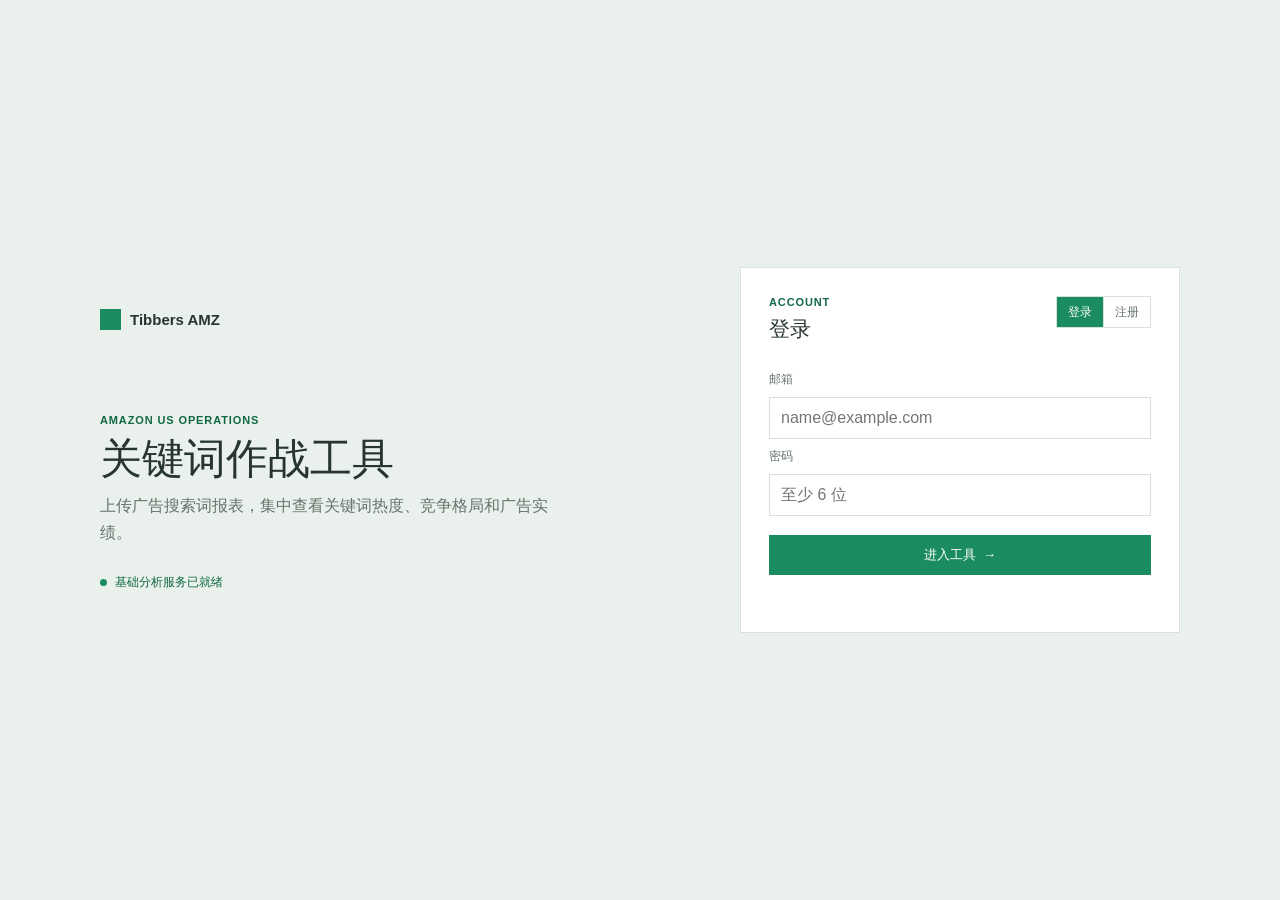
==== report/index.html @ 8aa2cadf "feat: add Amazon keyword analysis frontend" ====
<!doctype html>
<html lang="zh-CN">
  <head>
    <meta charset="UTF-8" />
    <meta name="viewport" content="width=device-width, initial-scale=1" />
    <title>分析报告 - Tibbers AMZ</title>
    <link rel="stylesheet" href="../styles.css" />
  </head>
  <body>
    <header class="site-header">
      <div class="brand"><span class="brand-mark" aria-hidden="true"></span><span>Tibbers AMZ</span></div>
      <div class="header-spacer"></div>
      <a class="button button-secondary button-small" href="../tool/"><span aria-hidden="true">←</span> 返回工具</a>
    </header>
    <main class="page-shell">
      <div class="tool-intro">
        <div><p class="eyebrow">ANALYSIS REPORT</p><h1 id="report-title">分析报告</h1><p id="report-meta" class="page-lede">正在读取报告…</p></div>
      </div>
      <div class="report-toolbar"><a id="download-report" class="button button-secondary button-small" href="#" download hidden><span aria-hidden="true">↓</span> 下载 HTML 报告</a><span id="report-message" class="form-message" role="status" aria-live="polite"></span></div>
      <iframe id="report-frame" class="report-frame" title="关键词分析报告" sandbox="allow-same-origin"></iframe>
    </main>
    <script src="../vendor/supabase.min.js"></script>
    <script src="../supabase-config.js"></script>
    <script src="../app.js"></script>
    <script src="report.js"></script>
  </body>
</html>
---- styles.css ----
:root {
  color-scheme: light;
  --app-ink: #26352f;
  --app-muted: #65736c;
  --app-line: #d8e1dc;
  --app-soft-line: #e6ede8;
  --app-paper: #ffffff;
  --app-ground: #eaf0ec;
  --app-green: #1b8b62;
  --app-green-dark: #116847;
  --app-blue: #1769aa;
  --app-orange: #c47a19;
  --app-red: #b44a4a;
  font-family: -apple-system, BlinkMacSystemFont, "Segoe UI", sans-serif;
  color: var(--app-ink);
  background: var(--app-ground);
}

* { box-sizing: border-box; }
body { min-width: 320px; margin: 0; background: var(--app-ground); }
button, input { font: inherit; }
button { cursor: pointer; }
a { color: var(--app-green-dark); }

.site-header {
  display: flex;
  align-items: center;
  gap: 16px;
  min-height: 64px;
  padding: 0 28px;
  border-bottom: 1px solid var(--app-line);
  background: var(--app-paper);
}
.brand { display: inline-flex; align-items: center; gap: 9px; font-size: 15px; font-weight: 600; }
.brand-mark { width: 21px; height: 21px; background: var(--app-green); }
.header-spacer { flex: 1; }
.account-label { color: var(--app-muted); font-size: 12px; }
.page-shell { width: min(1180px, calc(100% - 40px)); margin: 0 auto; padding: 32px 0 56px; }
.eyebrow { margin: 0 0 8px; color: var(--app-green-dark); font-size: 11px; font-weight: 600; letter-spacing: .08em; }
h1, h2, h3, p { margin-top: 0; }
h1 { margin-bottom: 8px; font-size: 28px; line-height: 1.2; font-weight: 500; }
h2 { margin-bottom: 0; font-size: 21px; line-height: 1.25; font-weight: 500; }
h3 { margin-bottom: 8px; font-size: 15px; font-weight: 500; }
.page-lede { margin-bottom: 24px; color: var(--app-muted); font-size: 14px; line-height: 1.6; }
.panel { border: 1px solid var(--app-line); background: var(--app-paper); }
.panel-heading { display: flex; align-items: flex-start; justify-content: space-between; gap: 16px; }
.button { display: inline-flex; align-items: center; justify-content: center; gap: 7px; min-height: 40px; padding: 0 14px; border: 1px solid transparent; font-size: 13px; font-weight: 500; }
.button-primary { background: var(--app-green); color: #fff; }
.button-primary:hover { background: var(--app-green-dark); }
.button-secondary { border-color: var(--app-line); background: var(--app-paper); color: var(--app-ink); }
.button-secondary:hover { border-color: var(--app-green); color: var(--app-green-dark); }
.button-danger { border-color: #e2caca; background: #fff; color: var(--app-red); }
.button-small { min-height: 32px; padding: 0 10px; font-size: 12px; }
.segmented { display: inline-flex; border: 1px solid var(--app-line); }
.segment { min-height: 30px; padding: 0 11px; border: 0; border-right: 1px solid var(--app-line); background: var(--app-paper); color: var(--app-muted); font-size: 12px; }
.segment:last-child { border-right: 0; }
.segment.is-active { background: var(--app-green); color: #fff; }
.status-dot { display: inline-block; width: 7px; height: 7px; border-radius: 50%; }
.status-ready { background: var(--app-green); }
.status-pending { background: var(--app-orange); }
.status-failed { background: var(--app-red); }
.status-done { background: var(--app-blue); }
.inline-status { display: inline-flex; align-items: center; gap: 6px; white-space: nowrap; }
.form-message { min-height: 20px; margin: 0; color: var(--app-muted); font-size: 12px; line-height: 1.5; }
.form-message.is-error { color: var(--app-red); }
.form-message.is-success { color: var(--app-green-dark); }

.auth-page { min-height: 100vh; }
.auth-layout { display: grid; grid-template-columns: minmax(0, 1fr) minmax(360px, 440px); gap: 72px; align-items: center; width: min(1080px, calc(100% - 48px)); min-height: 100vh; margin: 0 auto; padding: 48px 0; }
.auth-intro { max-width: 560px; }
.auth-intro .brand { margin-bottom: 84px; }
.auth-intro h1 { font-size: 42px; }
.intro-copy { max-width: 460px; margin-bottom: 26px; color: var(--app-muted); font-size: 16px; line-height: 1.7; }
.intro-meta { display: inline-flex; align-items: center; gap: 8px; color: var(--app-green-dark); font-size: 12px; }
.auth-panel { padding: 28px; }
.auth-panel .panel-heading { margin-bottom: 28px; }
.stack-form { display: grid; gap: 9px; }
.stack-form label { color: var(--app-muted); font-size: 12px; }
.stack-form input, .tool-form input[type="text"], .tool-form input[type="file"] { width: 100%; min-height: 42px; padding: 0 11px; border: 1px solid var(--app-line); background: var(--app-paper); color: var(--app-ink); }
.stack-form input:focus, .tool-form input:focus { outline: 2px solid rgb(27 139 98 / 22%); border-color: var(--app-green); }
.stack-form .button { margin-top: 10px; }

.tool-intro { display: flex; align-items: flex-end; justify-content: space-between; gap: 24px; margin-bottom: 24px; }
.tool-intro .page-lede { margin-bottom: 0; }
.tool-actions { display: flex; flex-wrap: wrap; gap: 8px; }
.tool-form { padding: 22px; }
.tool-form-grid { display: grid; grid-template-columns: minmax(180px, .7fr) minmax(260px, 1.3fr) auto; gap: 12px; align-items: end; }
.field { display: grid; gap: 7px; min-width: 0; }
.field label { color: var(--app-muted); font-size: 12px; }
.field input[type="file"] { padding: 9px 10px; }
.tool-form .form-message { margin-top: 14px; }
.task-section { margin-top: 24px; }
.section-heading { display: flex; align-items: center; justify-content: space-between; gap: 16px; margin-bottom: 10px; }
.section-heading p { margin: 0; color: var(--app-muted); font-size: 12px; }
.table-panel { overflow: hidden; border: 1px solid var(--app-line); background: var(--app-paper); }
.table-scroll { overflow-x: auto; }
.data-table { width: 100%; min-width: 760px; border-collapse: collapse; font-size: 12px; }
.data-table th, .data-table td { padding: 12px 14px; border-bottom: 1px solid var(--app-soft-line); text-align: left; vertical-align: middle; white-space: nowrap; }
.data-table th { background: #f2f6f3; color: var(--app-muted); font-size: 11px; font-weight: 600; }
.data-table tr:last-child td { border-bottom: 0; }
.data-table .right { text-align: right; }
.empty-state { padding: 38px 20px; color: var(--app-muted); text-align: center; font-size: 13px; }
.error-cell { max-width: 260px; color: var(--app-red); white-space: normal !important; line-height: 1.5; }

.report-frame { width: 100%; min-height: 720px; border: 1px solid var(--app-line); background: #fff; }
.report-loading { padding: 48px 20px; color: var(--app-muted); text-align: center; }
.report-toolbar { display: flex; align-items: center; gap: 10px; margin-bottom: 18px; }
.report-toolbar .button { text-decoration: none; }

@media (max-width: 820px) {
  .auth-layout { grid-template-columns: 1fr; gap: 32px; align-content: center; }
  .auth-intro .brand { margin-bottom: 44px; }
  .auth-intro h1 { font-size: 34px; }
  .tool-intro { align-items: flex-start; flex-direction: column; }
  .tool-form-grid { grid-template-columns: 1fr 1fr; }
  .tool-form-grid .button { grid-column: 1 / -1; }
}
@media (max-width: 560px) {
  .site-header { min-height: 58px; padding: 0 16px; }
  .account-label { display: none; }
  .page-shell { width: min(100% - 28px, 1180px); padding-top: 24px; }
  .auth-layout { width: min(100% - 28px, 1080px); padding: 28px 0; }
  .auth-intro .brand { margin-bottom: 34px; }
  .auth-panel, .tool-form { padding: 20px; }
  .panel-heading { align-items: flex-start; flex-direction: column; }
  .tool-form-grid { grid-template-columns: 1fr; }
  .tool-form-grid .button { grid-column: auto; }
  .report-frame { min-height: 620px; }
}
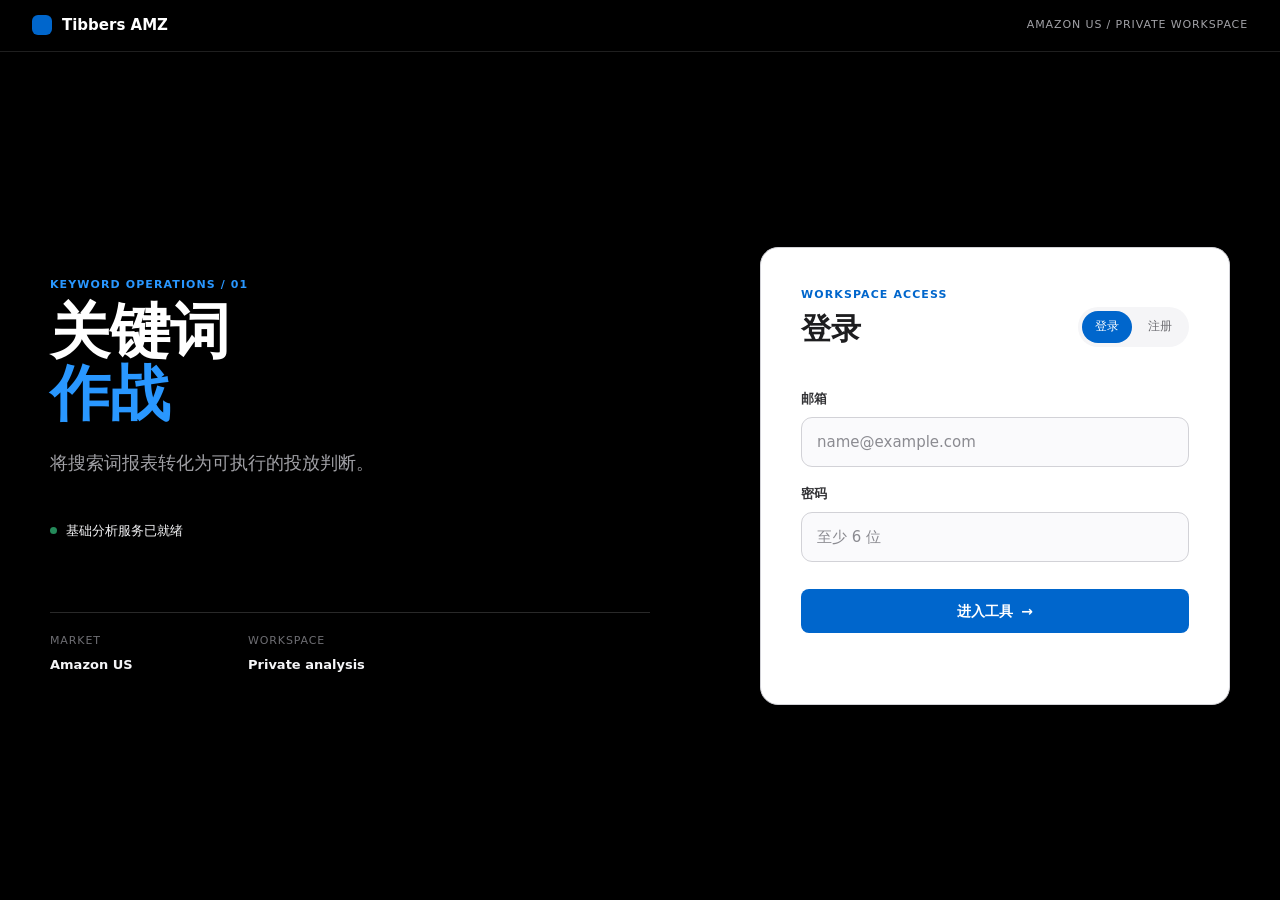
==== commit 7ef3e5ce: "feat: upgrade frontend visual system" ====
--- a/report/index.html
+++ b/report/index.html
@@ -9,15 +9,22 @@
   <body>
     <header class="site-header">
       <div class="brand"><span class="brand-mark" aria-hidden="true"></span><span>Tibbers AMZ</span></div>
+      <nav class="header-nav" aria-label="主导航"><span class="is-active">分析报告</span><span>AMAZON US</span></nav>
       <div class="header-spacer"></div>
-      <a class="button button-secondary button-small" href="../tool/"><span aria-hidden="true">←</span> 返回工具</a>
+      <a class="button button-dark button-small" href="../tool/"><span aria-hidden="true">←</span> 返回工具</a>
     </header>
     <main class="page-shell">
-      <div class="tool-intro">
+      <section class="page-hero report-hero">
         <div><p class="eyebrow">ANALYSIS REPORT</p><h1 id="report-title">分析报告</h1><p id="report-meta" class="page-lede">正在读取报告…</p></div>
-      </div>
-      <div class="report-toolbar"><a id="download-report" class="button button-secondary button-small" href="#" download hidden><span aria-hidden="true">↓</span> 下载 HTML 报告</a><span id="report-message" class="form-message" role="status" aria-live="polite"></span></div>
-      <iframe id="report-frame" class="report-frame" title="关键词分析报告" sandbox="allow-same-origin"></iframe>
+        <div class="report-state"><p class="eyebrow">STATUS</p><strong><span id="report-state-dot" class="status-dot status-pending" aria-hidden="true"></span><span id="report-state-label">读取中</span></strong></div>
+      </section>
+      <section class="report-toolbar" aria-label="报告操作">
+        <div class="report-toolbar-note"><span class="status-dot status-ready" aria-hidden="true"></span><span id="report-message" class="form-message" role="status" aria-live="polite">正在读取报告…</span></div>
+        <div class="report-toolbar-actions"><a id="download-report" class="button button-primary button-small" href="#" download hidden><span aria-hidden="true">↓</span> 下载 HTML 报告</a></div>
+      </section>
+      <section class="report-stage">
+        <iframe id="report-frame" class="report-frame" title="关键词分析报告" sandbox="allow-same-origin"></iframe>
+      </section>
     </main>
     <script src="../vendor/supabase.min.js"></script>
     <script src="../supabase-config.js"></script>
--- a/styles.css
+++ b/styles.css
@@ -1,129 +1,245 @@
 :root {
   color-scheme: light;
-  --app-ink: #26352f;
-  --app-muted: #65736c;
-  --app-line: #d8e1dc;
-  --app-soft-line: #e6ede8;
-  --app-paper: #ffffff;
-  --app-ground: #eaf0ec;
-  --app-green: #1b8b62;
-  --app-green-dark: #116847;
-  --app-blue: #1769aa;
-  --app-orange: #c47a19;
-  --app-red: #b44a4a;
-  font-family: -apple-system, BlinkMacSystemFont, "Segoe UI", sans-serif;
-  color: var(--app-ink);
-  background: var(--app-ground);
+  --ink: #1d1d1f;
+  --ink-soft: #333336;
+  --muted: #6e6e73;
+  --blue: #0066cc;
+  --blue-focus: #0071e3;
+  --blue-soft: #eef6ff;
+  --canvas: #ffffff;
+  --parchment: #f5f5f7;
+  --pearl: #fafafc;
+  --black: #000000;
+  --dark: #1d1d1f;
+  --line: rgba(0, 0, 0, .08);
+  --line-strong: #d2d2d7;
+  --success: #248a5a;
+  --warning: #a96700;
+  --danger: #b42318;
+  --radius-sm: 8px;
+  --radius-md: 11px;
+  --radius-lg: 18px;
+  --radius-pill: 9999px;
+  font-family: "SF Pro Text", "SF Pro Display", system-ui, -apple-system, BlinkMacSystemFont, "Segoe UI", sans-serif;
+  color: var(--ink);
+  background: var(--parchment);
 }
 
 * { box-sizing: border-box; }
-body { min-width: 320px; margin: 0; background: var(--app-ground); }
+html { min-width: 320px; background: var(--parchment); }
+body { min-width: 320px; margin: 0; background: var(--parchment); color: var(--ink); line-height: 1.47; }
 button, input { font: inherit; }
 button { cursor: pointer; }
-a { color: var(--app-green-dark); }
-
-.site-header {
+button:disabled { cursor: wait; opacity: .6; }
+a { color: var(--blue); }
+
+.visually-hidden {
+  position: absolute;
+  width: 1px;
+  height: 1px;
+  padding: 0;
+  margin: -1px;
+  overflow: hidden;
+  clip: rect(0, 0, 0, 0);
+  white-space: nowrap;
+  border: 0;
+}
+
+.site-header,
+.auth-nav {
   display: flex;
   align-items: center;
-  gap: 16px;
-  min-height: 64px;
-  padding: 0 28px;
-  border-bottom: 1px solid var(--app-line);
-  background: var(--app-paper);
-}
-.brand { display: inline-flex; align-items: center; gap: 9px; font-size: 15px; font-weight: 600; }
-.brand-mark { width: 21px; height: 21px; background: var(--app-green); }
+  gap: 24px;
+  min-height: 52px;
+  padding: 0 32px;
+  background: var(--black);
+  color: #fff;
+}
+
+.brand { display: inline-flex; align-items: center; gap: 10px; color: inherit; font-size: 15px; font-weight: 600; letter-spacing: 0; white-space: nowrap; }
+.brand-mark { width: 20px; height: 20px; flex: 0 0 auto; border-radius: 6px; background: var(--blue); }
+.header-nav { display: flex; align-items: center; gap: 22px; color: #a1a1a6; font-size: 12px; }
+.header-nav .is-active { color: #fff; }
 .header-spacer { flex: 1; }
-.account-label { color: var(--app-muted); font-size: 12px; }
-.page-shell { width: min(1180px, calc(100% - 40px)); margin: 0 auto; padding: 32px 0 56px; }
-.eyebrow { margin: 0 0 8px; color: var(--app-green-dark); font-size: 11px; font-weight: 600; letter-spacing: .08em; }
+.header-meta { display: flex; align-items: center; gap: 16px; }
+.account-label { max-width: 220px; overflow: hidden; color: #a1a1a6; font-size: 12px; text-overflow: ellipsis; white-space: nowrap; }
+.header-status { display: inline-flex; align-items: center; gap: 7px; color: #a1a1a6; font-size: 12px; white-space: nowrap; }
+.auth-nav { justify-content: space-between; border-bottom: 1px solid rgba(255, 255, 255, .12); }
+.auth-nav-meta { color: #a1a1a6; font-size: 11px; letter-spacing: .08em; }
+
+.page-shell { width: min(1240px, calc(100% - 64px)); margin: 0 auto; padding: 48px 0 80px; }
+.eyebrow { margin: 0 0 10px; color: var(--blue); font-size: 11px; font-weight: 600; letter-spacing: .1em; line-height: 1.2; text-transform: uppercase; }
 h1, h2, h3, p { margin-top: 0; }
-h1 { margin-bottom: 8px; font-size: 28px; line-height: 1.2; font-weight: 500; }
-h2 { margin-bottom: 0; font-size: 21px; line-height: 1.25; font-weight: 500; }
-h3 { margin-bottom: 8px; font-size: 15px; font-weight: 500; }
-.page-lede { margin-bottom: 24px; color: var(--app-muted); font-size: 14px; line-height: 1.6; }
-.panel { border: 1px solid var(--app-line); background: var(--app-paper); }
-.panel-heading { display: flex; align-items: flex-start; justify-content: space-between; gap: 16px; }
-.button { display: inline-flex; align-items: center; justify-content: center; gap: 7px; min-height: 40px; padding: 0 14px; border: 1px solid transparent; font-size: 13px; font-weight: 500; }
-.button-primary { background: var(--app-green); color: #fff; }
-.button-primary:hover { background: var(--app-green-dark); }
-.button-secondary { border-color: var(--app-line); background: var(--app-paper); color: var(--app-ink); }
-.button-secondary:hover { border-color: var(--app-green); color: var(--app-green-dark); }
-.button-danger { border-color: #e2caca; background: #fff; color: var(--app-red); }
-.button-small { min-height: 32px; padding: 0 10px; font-size: 12px; }
-.segmented { display: inline-flex; border: 1px solid var(--app-line); }
-.segment { min-height: 30px; padding: 0 11px; border: 0; border-right: 1px solid var(--app-line); background: var(--app-paper); color: var(--app-muted); font-size: 12px; }
-.segment:last-child { border-right: 0; }
-.segment.is-active { background: var(--app-green); color: #fff; }
-.status-dot { display: inline-block; width: 7px; height: 7px; border-radius: 50%; }
-.status-ready { background: var(--app-green); }
-.status-pending { background: var(--app-orange); }
-.status-failed { background: var(--app-red); }
-.status-done { background: var(--app-blue); }
-.inline-status { display: inline-flex; align-items: center; gap: 6px; white-space: nowrap; }
-.form-message { min-height: 20px; margin: 0; color: var(--app-muted); font-size: 12px; line-height: 1.5; }
-.form-message.is-error { color: var(--app-red); }
-.form-message.is-success { color: var(--app-green-dark); }
-
-.auth-page { min-height: 100vh; }
-.auth-layout { display: grid; grid-template-columns: minmax(0, 1fr) minmax(360px, 440px); gap: 72px; align-items: center; width: min(1080px, calc(100% - 48px)); min-height: 100vh; margin: 0 auto; padding: 48px 0; }
-.auth-intro { max-width: 560px; }
-.auth-intro .brand { margin-bottom: 84px; }
-.auth-intro h1 { font-size: 42px; }
-.intro-copy { max-width: 460px; margin-bottom: 26px; color: var(--app-muted); font-size: 16px; line-height: 1.7; }
-.intro-meta { display: inline-flex; align-items: center; gap: 8px; color: var(--app-green-dark); font-size: 12px; }
-.auth-panel { padding: 28px; }
-.auth-panel .panel-heading { margin-bottom: 28px; }
+h1 { margin-bottom: 10px; font-family: "SF Pro Display", "SF Pro Text", system-ui, -apple-system, sans-serif; font-size: 44px; font-weight: 600; letter-spacing: 0; line-height: 1.1; }
+h2 { margin-bottom: 0; font-family: "SF Pro Display", "SF Pro Text", system-ui, -apple-system, sans-serif; font-size: 24px; font-weight: 600; letter-spacing: 0; line-height: 1.2; }
+h3 { margin-bottom: 8px; font-size: 15px; font-weight: 600; }
+.page-lede { max-width: 640px; margin-bottom: 0; color: var(--muted); font-size: 16px; line-height: 1.55; }
+
+.button {
+  display: inline-flex;
+  align-items: center;
+  justify-content: center;
+  gap: 8px;
+  min-height: 44px;
+  padding: 0 18px;
+  border: 1px solid transparent;
+  border-radius: var(--radius-sm);
+  font-size: 14px;
+  font-weight: 600;
+  line-height: 1;
+  text-decoration: none;
+  transition: transform .15s ease, background-color .15s ease, border-color .15s ease, color .15s ease;
+}
+.button:active { transform: scale(.97); }
+.button:focus-visible, input:focus-visible, .file-drop:focus-within { outline: 2px solid var(--blue-focus); outline-offset: 2px; }
+.button-primary { background: var(--blue); color: #fff; }
+.button-primary:hover { background: var(--blue-focus); }
+.button-secondary { border-color: var(--line-strong); background: var(--canvas); color: var(--ink); }
+.button-secondary:hover { border-color: var(--blue); color: var(--blue); }
+.button-dark { border-color: rgba(255, 255, 255, .2); background: var(--dark); color: #fff; }
+.button-dark:hover { border-color: rgba(255, 255, 255, .5); }
+.button-small { min-height: 36px; padding: 0 13px; font-size: 12px; }
+.button-icon { width: 40px; min-width: 40px; padding: 0; border-radius: var(--radius-pill); }
+.button-icon span { font-size: 17px; line-height: 1; }
+
+.panel { border: 1px solid var(--line-strong); border-radius: var(--radius-lg); background: var(--canvas); }
+.panel-heading { display: flex; align-items: flex-start; justify-content: space-between; gap: 24px; }
+.panel-note { color: var(--muted); font-size: 12px; white-space: nowrap; }
+.status-dot { display: inline-block; width: 7px; height: 7px; flex: 0 0 auto; border-radius: 50%; background: var(--muted); }
+.status-ready { background: var(--success); }
+.status-pending { background: var(--warning); }
+.status-failed { background: var(--danger); }
+.status-done { background: var(--blue); }
+.inline-status { display: inline-flex; align-items: center; gap: 8px; white-space: nowrap; }
+.status-badge { display: inline-flex; align-items: center; gap: 7px; min-height: 28px; padding: 0 10px; border-radius: var(--radius-pill); background: var(--blue-soft); color: var(--blue); font-size: 12px; font-weight: 600; }
+.status-badge.is-error { background: #fff0ef; color: var(--danger); }
+.status-badge.is-pending { background: #fff7e8; color: var(--warning); }
+.form-message { min-height: 22px; margin: 0; color: var(--muted); font-size: 13px; line-height: 1.5; }
+.form-message.is-error { color: var(--danger); }
+.form-message.is-success { color: var(--success); }
+
+/* Login */
+.auth-page { min-height: 100vh; background: var(--black); color: #fff; }
+.auth-layout { display: grid; grid-template-columns: minmax(0, 1fr) minmax(380px, 470px); gap: 80px; align-items: center; width: min(1180px, calc(100% - 64px)); min-height: calc(100vh - 52px); margin: 0 auto; padding: 64px 0; }
+.auth-intro { max-width: 600px; }
+.auth-intro .eyebrow { color: #2997ff; }
+.auth-intro h1 { margin-bottom: 24px; font-size: 60px; line-height: 1.03; }
+.auth-intro h1 span { color: #2997ff; }
+.intro-copy { max-width: 490px; margin-bottom: 40px; color: #a1a1a6; font-size: 18px; line-height: 1.55; }
+.intro-meta { display: inline-flex; align-items: center; gap: 9px; color: #f5f5f7; font-size: 13px; }
+.auth-signals { display: grid; grid-template-columns: repeat(2, minmax(0, 170px)); gap: 28px; margin-top: 72px; padding-top: 20px; border-top: 1px solid rgba(255, 255, 255, .16); }
+.auth-signal { display: grid; gap: 5px; }
+.auth-signal span { color: #6e6e73; font-size: 11px; letter-spacing: .08em; text-transform: uppercase; }
+.auth-signal strong { color: #f5f5f7; font-size: 13px; font-weight: 600; }
+.auth-panel { padding: 40px; color: var(--ink); }
+.auth-panel .panel-heading { align-items: flex-end; margin-bottom: 34px; }
+.auth-panel h2 { font-size: 30px; }
+.segmented { display: inline-flex; gap: 3px; padding: 4px; border-radius: var(--radius-pill); background: var(--parchment); }
+.segment { min-height: 32px; padding: 0 13px; border: 0; border-radius: var(--radius-pill); background: transparent; color: var(--muted); font-size: 12px; }
+.segment.is-active { background: var(--blue); color: #fff; }
 .stack-form { display: grid; gap: 9px; }
-.stack-form label { color: var(--app-muted); font-size: 12px; }
-.stack-form input, .tool-form input[type="text"], .tool-form input[type="file"] { width: 100%; min-height: 42px; padding: 0 11px; border: 1px solid var(--app-line); background: var(--app-paper); color: var(--app-ink); }
-.stack-form input:focus, .tool-form input:focus { outline: 2px solid rgb(27 139 98 / 22%); border-color: var(--app-green); }
-.stack-form .button { margin-top: 10px; }
-
-.tool-intro { display: flex; align-items: flex-end; justify-content: space-between; gap: 24px; margin-bottom: 24px; }
-.tool-intro .page-lede { margin-bottom: 0; }
-.tool-actions { display: flex; flex-wrap: wrap; gap: 8px; }
-.tool-form { padding: 22px; }
-.tool-form-grid { display: grid; grid-template-columns: minmax(180px, .7fr) minmax(260px, 1.3fr) auto; gap: 12px; align-items: end; }
-.field { display: grid; gap: 7px; min-width: 0; }
-.field label { color: var(--app-muted); font-size: 12px; }
-.field input[type="file"] { padding: 9px 10px; }
-.tool-form .form-message { margin-top: 14px; }
-.task-section { margin-top: 24px; }
-.section-heading { display: flex; align-items: center; justify-content: space-between; gap: 16px; margin-bottom: 10px; }
-.section-heading p { margin: 0; color: var(--app-muted); font-size: 12px; }
-.table-panel { overflow: hidden; border: 1px solid var(--app-line); background: var(--app-paper); }
+.stack-form label { margin-top: 8px; color: var(--ink-soft); font-size: 13px; font-weight: 600; }
+.stack-form input, .tool-form input[type="text"] { width: 100%; min-height: 50px; padding: 0 15px; border: 1px solid var(--line-strong); border-radius: var(--radius-md); background: var(--pearl); color: var(--ink); font-size: 15px; }
+.stack-form input::placeholder, .tool-form input::placeholder { color: #8b8b91; }
+.stack-form input:focus, .tool-form input:focus { border-color: var(--blue); outline: 0; }
+.stack-form .button { width: 100%; margin-top: 18px; }
+
+/* Workspace */
+.page-hero { display: flex; align-items: flex-end; justify-content: space-between; gap: 32px; margin-bottom: 32px; }
+.hero-status { min-width: 188px; padding: 15px 18px; border-left: 1px solid var(--line-strong); }
+.hero-status span { display: block; color: var(--muted); font-size: 11px; letter-spacing: .08em; text-transform: uppercase; }
+.hero-status strong { display: flex; align-items: center; gap: 8px; margin: 5px 0 2px; font-size: 14px; font-weight: 600; }
+.hero-status small { color: var(--muted); font-size: 12px; }
+.metrics-strip { display: grid; grid-template-columns: repeat(3, 1fr); margin-bottom: 24px; border-top: 1px solid var(--line-strong); border-bottom: 1px solid var(--line-strong); background: var(--canvas); }
+.metric { min-height: 104px; padding: 20px 24px; border-right: 1px solid var(--line); }
+.metric:last-child { border-right: 0; }
+.metric-label { display: block; margin-bottom: 9px; color: var(--muted); font-size: 12px; }
+.metric strong { display: block; font-family: "SF Pro Display", "SF Pro Text", system-ui, -apple-system, sans-serif; font-size: 28px; font-weight: 600; line-height: 1; }
+.metric small { display: block; margin-top: 8px; color: var(--muted); font-size: 11px; }
+.tool-form { padding: 28px; }
+.tool-form .panel-heading { margin-bottom: 24px; }
+.tool-form-grid { display: grid; grid-template-columns: minmax(180px, .72fr) minmax(280px, 1.45fr) auto; gap: 16px; align-items: end; }
+.field { display: grid; gap: 8px; min-width: 0; }
+.field label { color: var(--ink-soft); font-size: 13px; font-weight: 600; }
+.file-drop { display: flex; align-items: center; gap: 12px; min-height: 50px; padding: 5px 8px 5px 12px; border: 1px dashed #b8b8be; border-radius: var(--radius-md); background: var(--pearl); cursor: pointer; }
+.file-drop:hover { border-color: var(--blue); background: var(--blue-soft); }
+.file-drop-icon { display: inline-grid; width: 30px; height: 30px; flex: 0 0 auto; place-items: center; border-radius: 50%; background: var(--blue); color: #fff; font-size: 22px; line-height: 1; }
+.file-drop-copy { display: grid; min-width: 0; gap: 1px; }
+.file-drop-copy strong { overflow: hidden; font-size: 13px; font-weight: 600; text-overflow: ellipsis; white-space: nowrap; }
+.file-drop-copy small { color: var(--muted); font-size: 11px; }
+.file-drop-action { margin-left: auto; padding: 8px 12px; border-radius: var(--radius-pill); background: #fff; color: var(--blue); font-size: 12px; font-weight: 600; }
+.tool-form-grid .button { min-height: 50px; white-space: nowrap; }
+.tool-form .form-message { margin-top: 16px; }
+.task-section { margin-top: 48px; }
+.section-heading { display: flex; align-items: flex-end; justify-content: space-between; gap: 16px; margin-bottom: 14px; }
+.section-heading h2 { margin-top: 0; }
+.section-heading p { margin: 0 0 3px; color: var(--muted); font-size: 12px; }
+.section-tools { display: flex; align-items: center; gap: 12px; }
+.last-refresh { color: var(--muted); font-size: 11px; white-space: nowrap; }
+.table-panel { overflow: hidden; border: 1px solid var(--line-strong); border-radius: var(--radius-lg); background: var(--canvas); }
 .table-scroll { overflow-x: auto; }
-.data-table { width: 100%; min-width: 760px; border-collapse: collapse; font-size: 12px; }
-.data-table th, .data-table td { padding: 12px 14px; border-bottom: 1px solid var(--app-soft-line); text-align: left; vertical-align: middle; white-space: nowrap; }
-.data-table th { background: #f2f6f3; color: var(--app-muted); font-size: 11px; font-weight: 600; }
+.data-table { width: 100%; min-width: 820px; border-collapse: collapse; font-size: 13px; }
+.data-table th, .data-table td { padding: 15px 18px; border-bottom: 1px solid var(--line); text-align: left; vertical-align: middle; white-space: nowrap; }
+.data-table th { background: var(--parchment); color: var(--muted); font-size: 11px; font-weight: 600; letter-spacing: .04em; text-transform: uppercase; }
 .data-table tr:last-child td { border-bottom: 0; }
+.data-table tbody tr:hover { background: #fbfbfd; }
 .data-table .right { text-align: right; }
-.empty-state { padding: 38px 20px; color: var(--app-muted); text-align: center; font-size: 13px; }
-.error-cell { max-width: 260px; color: var(--app-red); white-space: normal !important; line-height: 1.5; }
-
-.report-frame { width: 100%; min-height: 720px; border: 1px solid var(--app-line); background: #fff; }
-.report-loading { padding: 48px 20px; color: var(--app-muted); text-align: center; }
-.report-toolbar { display: flex; align-items: center; gap: 10px; margin-bottom: 18px; }
-.report-toolbar .button { text-decoration: none; }
-
-@media (max-width: 820px) {
-  .auth-layout { grid-template-columns: 1fr; gap: 32px; align-content: center; }
-  .auth-intro .brand { margin-bottom: 44px; }
-  .auth-intro h1 { font-size: 34px; }
-  .tool-intro { align-items: flex-start; flex-direction: column; }
+.data-table a { font-weight: 600; text-decoration: none; }
+.data-table a:hover { text-decoration: underline; }
+.empty-state { padding: 56px 20px !important; color: var(--muted); text-align: center !important; font-size: 13px; }
+.error-cell { max-width: 360px; color: var(--danger); line-height: 1.5; white-space: normal !important; }
+
+/* Report shell */
+.report-hero { margin-bottom: 24px; }
+.report-hero h1 { font-size: 40px; }
+.report-state { min-width: 150px; padding-left: 18px; border-left: 1px solid var(--line-strong); }
+.report-state strong { display: flex; align-items: center; gap: 8px; font-size: 14px; font-weight: 600; }
+.report-toolbar { display: flex; align-items: center; justify-content: space-between; gap: 20px; min-height: 56px; margin-bottom: 16px; padding: 0 4px; }
+.report-toolbar-note { display: flex; align-items: center; gap: 9px; color: var(--muted); font-size: 13px; }
+.report-toolbar-actions { display: flex; align-items: center; gap: 10px; }
+.report-toolbar .button { white-space: nowrap; }
+.report-stage { overflow: hidden; border: 1px solid var(--line-strong); border-radius: var(--radius-lg); background: var(--canvas); }
+.report-frame { display: block; width: 100%; min-height: 860px; border: 0; background: var(--canvas); }
+
+@media (max-width: 900px) {
+  .auth-layout { grid-template-columns: 1fr; gap: 44px; align-content: center; padding: 56px 0; }
+  .auth-intro { max-width: 680px; }
+  .auth-signals { margin-top: 40px; }
   .tool-form-grid { grid-template-columns: 1fr 1fr; }
   .tool-form-grid .button { grid-column: 1 / -1; }
-}
-@media (max-width: 560px) {
-  .site-header { min-height: 58px; padding: 0 16px; }
-  .account-label { display: none; }
-  .page-shell { width: min(100% - 28px, 1180px); padding-top: 24px; }
-  .auth-layout { width: min(100% - 28px, 1080px); padding: 28px 0; }
-  .auth-intro .brand { margin-bottom: 34px; }
-  .auth-panel, .tool-form { padding: 20px; }
-  .panel-heading { align-items: flex-start; flex-direction: column; }
+  .hero-status { min-width: 165px; }
+}
+
+@media (max-width: 640px) {
+  .site-header, .auth-nav { min-height: 52px; padding: 0 16px; }
+  .header-nav, .header-status, .account-label, .auth-nav-meta { display: none; }
+  .page-shell { width: min(100% - 32px, 1240px); padding-top: 32px; }
+  .page-hero, .report-toolbar { align-items: flex-start; flex-direction: column; }
+  .page-hero { gap: 20px; margin-bottom: 26px; }
+  h1 { font-size: 36px; }
+  .report-hero h1 { font-size: 34px; }
+  .hero-status, .report-state { width: 100%; min-width: 0; padding: 12px 0 0; border-top: 1px solid var(--line-strong); border-left: 0; }
+  .metrics-strip { grid-template-columns: 1fr; }
+  .metric { min-height: 0; padding: 16px 20px; border-right: 0; border-bottom: 1px solid var(--line); }
+  .metric:last-child { border-bottom: 0; }
+  .tool-form { padding: 22px 20px; }
+  .tool-form .panel-heading { flex-direction: column; gap: 8px; }
+  .panel-note { white-space: normal; }
   .tool-form-grid { grid-template-columns: 1fr; }
-  .tool-form-grid .button { grid-column: auto; }
-  .report-frame { min-height: 620px; }
-}
+  .tool-form-grid .button { grid-column: auto; width: 100%; }
+  .section-heading { align-items: flex-start; flex-direction: column; }
+  .section-tools { width: 100%; justify-content: space-between; }
+  .report-toolbar { min-height: 0; padding: 0; }
+  .report-toolbar-actions { width: 100%; }
+  .report-toolbar-actions .button { flex: 1; }
+  .report-frame { min-height: 720px; }
+}
+
+@media (max-width: 480px) {
+  .auth-layout { width: min(100% - 32px, 1180px); padding: 40px 0 48px; }
+  .auth-intro h1 { font-size: 48px; }
+  .intro-copy { font-size: 16px; }
+  .auth-panel { padding: 28px 22px; }
+  .auth-panel .panel-heading { align-items: flex-start; flex-direction: column; gap: 18px; }
+  .data-table { min-width: 780px; }
+}
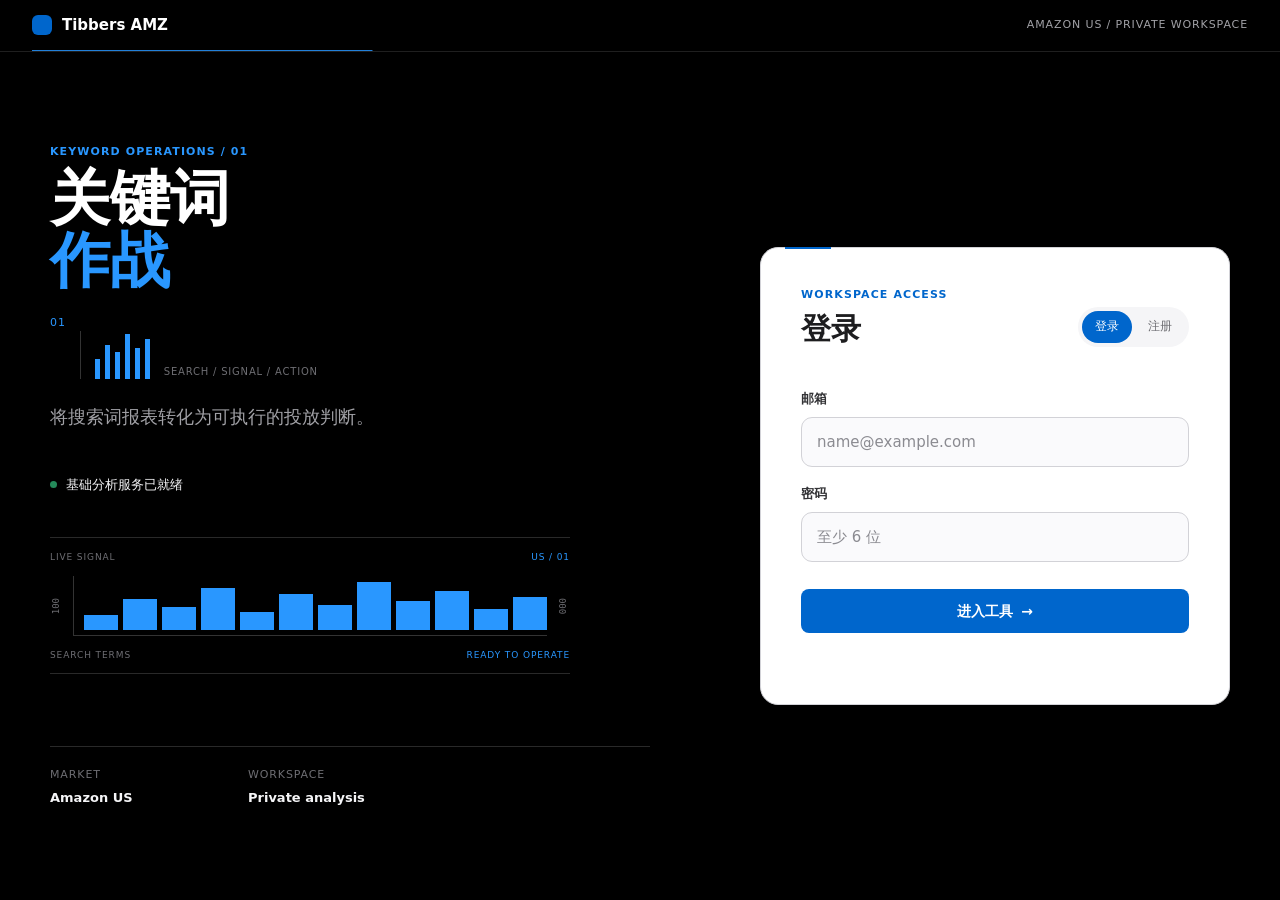
==== commit 94d3b04b: "feat: add dynamic operations workspace visuals" ====
--- a/report/index.html
+++ b/report/index.html
@@ -15,14 +15,21 @@
     </header>
     <main class="page-shell">
       <section class="page-hero report-hero">
-        <div><p class="eyebrow">ANALYSIS REPORT</p><h1 id="report-title">分析报告</h1><p id="report-meta" class="page-lede">正在读取报告…</p></div>
+        <div><p class="eyebrow">ANALYSIS REPORT / 01</p><h1 id="report-title">分析报告</h1><p id="report-meta" class="page-lede">正在读取报告…</p></div>
         <div class="report-state"><p class="eyebrow">STATUS</p><strong><span id="report-state-dot" class="status-dot status-pending" aria-hidden="true"></span><span id="report-state-label">读取中</span></strong></div>
       </section>
       <section class="report-toolbar" aria-label="报告操作">
-        <div class="report-toolbar-note"><span class="status-dot status-ready" aria-hidden="true"></span><span id="report-message" class="form-message" role="status" aria-live="polite">正在读取报告…</span></div>
+        <div class="report-toolbar-note"><span class="report-marker" aria-hidden="true">01</span><span class="status-dot status-ready" aria-hidden="true"></span><span id="report-message" class="form-message" role="status" aria-live="polite">正在读取报告…</span></div>
         <div class="report-toolbar-actions"><a id="download-report" class="button button-primary button-small" href="#" download hidden><span aria-hidden="true">↓</span> 下载 HTML 报告</a></div>
       </section>
+      <section class="report-command-strip" aria-label="报告输出状态">
+        <div class="command-strip-lead"><span class="live-indicator" aria-hidden="true"></span><span>OUTPUT CHANNEL</span><strong id="report-channel">HTML / PRIVATE</strong></div>
+        <div class="command-strip-wave" aria-hidden="true"><i></i><i></i><i></i><i></i><i></i><i></i><i></i><i></i><i></i><i></i></div>
+        <div class="command-strip-readout"><span>REPORT ID</span><strong id="report-short-id">--------</strong></div>
+        <div class="command-strip-readout"><span>VIEW</span><strong id="frame-state">WAITING</strong></div>
+      </section>
       <section class="report-stage">
+        <div class="report-stage-bar"><span class="stage-bar-dot" aria-hidden="true"></span><span>EMBEDDED REPORT VIEW</span><span id="report-loaded-at" class="stage-bar-time">SECURE CHANNEL</span></div>
         <iframe id="report-frame" class="report-frame" title="关键词分析报告" sandbox="allow-same-origin"></iframe>
       </section>
     </main>
--- a/styles.css
+++ b/styles.css
@@ -5,6 +5,7 @@
   --muted: #6e6e73;
   --blue: #0066cc;
   --blue-focus: #0071e3;
+  --blue-on-dark: #2997ff;
   --blue-soft: #eef6ff;
   --canvas: #ffffff;
   --parchment: #f5f5f7;
@@ -47,6 +48,7 @@
 
 .site-header,
 .auth-nav {
+  position: relative;
   display: flex;
   align-items: center;
   gap: 24px;
@@ -55,6 +57,8 @@
   background: var(--black);
   color: #fff;
 }
+.site-header::after,
+.auth-nav::after { content: ""; position: absolute; right: 32px; bottom: 0; left: 32px; height: 1px; background: var(--blue-on-dark); opacity: .85; transform: scaleX(.28); transform-origin: left; animation: header-line 4.5s ease-in-out infinite; }
 
 .brand { display: inline-flex; align-items: center; gap: 10px; color: inherit; font-size: 15px; font-weight: 600; letter-spacing: 0; white-space: nowrap; }
 .brand-mark { width: 20px; height: 20px; flex: 0 0 auto; border-radius: 6px; background: var(--blue); }
@@ -102,7 +106,8 @@
 .button-icon { width: 40px; min-width: 40px; padding: 0; border-radius: var(--radius-pill); }
 .button-icon span { font-size: 17px; line-height: 1; }
 
-.panel { border: 1px solid var(--line-strong); border-radius: var(--radius-lg); background: var(--canvas); }
+.panel { position: relative; border: 1px solid var(--line-strong); border-radius: var(--radius-lg); background: var(--canvas); }
+.panel::before { content: ""; position: absolute; top: -1px; left: 24px; width: 46px; height: 2px; background: var(--blue); }
 .panel-heading { display: flex; align-items: flex-start; justify-content: space-between; gap: 24px; }
 .panel-note { color: var(--muted); font-size: 12px; white-space: nowrap; }
 .status-dot { display: inline-block; width: 7px; height: 7px; flex: 0 0 auto; border-radius: 50%; background: var(--muted); }
@@ -125,12 +130,41 @@
 .auth-intro .eyebrow { color: #2997ff; }
 .auth-intro h1 { margin-bottom: 24px; font-size: 60px; line-height: 1.03; }
 .auth-intro h1 span { color: #2997ff; }
+.auth-display { display: flex; align-items: flex-end; gap: 14px; width: min(470px, 100%); height: 64px; margin: 0 0 24px; color: #6e6e73; }
+.display-index { align-self: flex-start; color: #2997ff; font-size: 11px; letter-spacing: .08em; }
+.display-rule { width: 1px; height: 48px; background: rgba(255, 255, 255, .2); }
+.display-bars { display: flex; align-items: flex-end; gap: 5px; height: 48px; }
+.display-bars i { display: block; width: 5px; height: 20px; background: #2997ff; transform-origin: bottom; animation: bar-breathe 2.8s ease-in-out infinite; }
+.display-bars i:nth-child(2) { height: 34px; animation-delay: .15s; }
+.display-bars i:nth-child(3) { height: 27px; animation-delay: .3s; }
+.display-bars i:nth-child(4) { height: 45px; animation-delay: .45s; }
+.display-bars i:nth-child(5) { height: 31px; animation-delay: .6s; }
+.display-bars i:nth-child(6) { height: 40px; animation-delay: .75s; }
+.display-caption { align-self: flex-end; color: #6e6e73; font-size: 10px; letter-spacing: .08em; }
 .intro-copy { max-width: 490px; margin-bottom: 40px; color: #a1a1a6; font-size: 18px; line-height: 1.55; }
 .intro-meta { display: inline-flex; align-items: center; gap: 9px; color: #f5f5f7; font-size: 13px; }
 .auth-signals { display: grid; grid-template-columns: repeat(2, minmax(0, 170px)); gap: 28px; margin-top: 72px; padding-top: 20px; border-top: 1px solid rgba(255, 255, 255, .16); }
 .auth-signal { display: grid; gap: 5px; }
 .auth-signal span { color: #6e6e73; font-size: 11px; letter-spacing: .08em; text-transform: uppercase; }
 .auth-signal strong { color: #f5f5f7; font-size: 13px; font-weight: 600; }
+.auth-spectrum { width: min(520px, 100%); margin-top: 42px; padding: 13px 0 11px; border-top: 1px solid rgba(255, 255, 255, .16); border-bottom: 1px solid rgba(255, 255, 255, .16); }
+.spectrum-head, .spectrum-foot { display: flex; align-items: center; justify-content: space-between; gap: 16px; color: #6e6e73; font-size: 9px; letter-spacing: .1em; text-transform: uppercase; }
+.spectrum-head span:last-child, .spectrum-foot span:last-child { color: #2997ff; }
+.spectrum-plot { display: flex; align-items: center; gap: 10px; height: 70px; margin: 7px 0 8px; }
+.spectrum-axis { color: #6e6e73; font-family: ui-monospace, SFMono-Regular, Menlo, monospace; font-size: 9px; writing-mode: vertical-rl; transform: rotate(180deg); }
+.spectrum-bars { display: grid; grid-template-columns: repeat(12, minmax(0, 1fr)); align-items: end; gap: 5px; width: 100%; height: 60px; padding: 0 0 5px 10px; border-bottom: 1px solid rgba(255, 255, 255, .2); border-left: 1px solid rgba(255, 255, 255, .2); }
+.spectrum-bars i { display: block; height: 28%; background: #2997ff; transform-origin: bottom; animation: spectrum-breathe 2.2s ease-in-out infinite; }
+.spectrum-bars i:nth-child(2) { height: 58%; animation-delay: .08s; }
+.spectrum-bars i:nth-child(3) { height: 42%; animation-delay: .16s; }
+.spectrum-bars i:nth-child(4) { height: 78%; animation-delay: .24s; }
+.spectrum-bars i:nth-child(5) { height: 34%; animation-delay: .32s; }
+.spectrum-bars i:nth-child(6) { height: 66%; animation-delay: .4s; }
+.spectrum-bars i:nth-child(7) { height: 46%; animation-delay: .48s; }
+.spectrum-bars i:nth-child(8) { height: 88%; animation-delay: .56s; }
+.spectrum-bars i:nth-child(9) { height: 53%; animation-delay: .64s; }
+.spectrum-bars i:nth-child(10) { height: 72%; animation-delay: .72s; }
+.spectrum-bars i:nth-child(11) { height: 39%; animation-delay: .8s; }
+.spectrum-bars i:nth-child(12) { height: 61%; animation-delay: .88s; }
 .auth-panel { padding: 40px; color: var(--ink); }
 .auth-panel .panel-heading { align-items: flex-end; margin-bottom: 34px; }
 .auth-panel h2 { font-size: 30px; }
@@ -145,31 +179,85 @@
 .stack-form .button { width: 100%; margin-top: 18px; }
 
 /* Workspace */
+.workspace-signalbar { display: grid; grid-template-columns: auto minmax(160px, 1fr) auto auto; gap: 18px; align-items: center; min-height: 50px; margin-bottom: 38px; padding: 0 16px; border: 1px solid #2d2d30; border-radius: var(--radius-md); background: var(--dark); color: #fff; }
+.signalbar-lead { display: inline-flex; align-items: center; gap: 9px; color: #f5f5f7; font-size: 10px; font-weight: 600; letter-spacing: .1em; white-space: nowrap; }
+.live-indicator { display: inline-block; width: 6px; height: 6px; flex: 0 0 auto; border-radius: 50%; background: var(--blue-on-dark); box-shadow: 0 0 0 4px rgba(41, 151, 255, .14); animation: live-pulse 1.8s ease-in-out infinite; }
+.signalbar-track { display: flex; align-items: center; gap: 4px; height: 22px; padding: 0 18px; border-right: 1px solid rgba(255, 255, 255, .14); border-left: 1px solid rgba(255, 255, 255, .14); }
+.signalbar-track i { display: block; width: 100%; max-width: 10px; height: 7px; background: var(--blue-on-dark); opacity: .55; animation: signal-scan 2.4s ease-in-out infinite; }
+.signalbar-track i:nth-child(2), .signalbar-track i:nth-child(7), .signalbar-track i:nth-child(12) { height: 15px; }
+.signalbar-track i:nth-child(3), .signalbar-track i:nth-child(9), .signalbar-track i:nth-child(15) { height: 20px; }
+.signalbar-track i:nth-child(2) { animation-delay: .12s; }
+.signalbar-track i:nth-child(3) { animation-delay: .24s; }
+.signalbar-track i:nth-child(4) { animation-delay: .36s; }
+.signalbar-track i:nth-child(5) { animation-delay: .48s; }
+.signalbar-track i:nth-child(6) { animation-delay: .6s; }
+.signalbar-track i:nth-child(7) { animation-delay: .72s; }
+.signalbar-track i:nth-child(8) { animation-delay: .84s; }
+.signalbar-track i:nth-child(9) { animation-delay: .96s; }
+.signalbar-track i:nth-child(10) { animation-delay: 1.08s; }
+.signalbar-track i:nth-child(11) { animation-delay: 1.2s; }
+.signalbar-track i:nth-child(12) { animation-delay: 1.32s; }
+.signalbar-track i:nth-child(13) { animation-delay: 1.44s; }
+.signalbar-track i:nth-child(14) { animation-delay: 1.56s; }
+.signalbar-track i:nth-child(15) { animation-delay: 1.68s; }
+.signalbar-track i:nth-child(16) { animation-delay: 1.8s; }
+.signalbar-readout { display: grid; gap: 2px; min-width: 62px; padding-left: 12px; border-left: 1px solid rgba(255, 255, 255, .14); }
+.signalbar-readout span { color: #6e6e73; font-size: 9px; letter-spacing: .1em; }
+.signalbar-readout strong { color: #f5f5f7; font-family: ui-monospace, SFMono-Regular, Menlo, monospace; font-size: 10px; font-weight: 500; }
+.signalbar-readout:first-of-type strong { color: var(--blue-on-dark); }
 .page-hero { display: flex; align-items: flex-end; justify-content: space-between; gap: 32px; margin-bottom: 32px; }
 .hero-status { min-width: 188px; padding: 15px 18px; border-left: 1px solid var(--line-strong); }
 .hero-status span { display: block; color: var(--muted); font-size: 11px; letter-spacing: .08em; text-transform: uppercase; }
 .hero-status strong { display: flex; align-items: center; gap: 8px; margin: 5px 0 2px; font-size: 14px; font-weight: 600; }
 .hero-status small { color: var(--muted); font-size: 12px; }
+.signal-meter { display: flex; align-items: flex-end; gap: 3px; height: 22px; margin-top: 14px; }
+.signal-meter i { display: block; width: 4px; height: 8px; background: var(--blue); animation: signal-breathe 1.8s ease-in-out infinite; }
+.signal-meter i:nth-child(2) { height: 14px; animation-delay: .1s; }
+.signal-meter i:nth-child(3) { height: 10px; animation-delay: .2s; }
+.signal-meter i:nth-child(4) { height: 19px; animation-delay: .3s; }
+.signal-meter i:nth-child(5) { height: 12px; animation-delay: .4s; }
+.signal-meter i:nth-child(6) { height: 17px; animation-delay: .5s; }
+.signal-meter i:nth-child(7) { height: 8px; animation-delay: .6s; }
+.signal-meter i:nth-child(8) { height: 15px; animation-delay: .7s; }
+.signal-caption { display: block !important; margin-top: 2px; color: var(--muted) !important; font-size: 9px !important; letter-spacing: .08em; }
 .metrics-strip { display: grid; grid-template-columns: repeat(3, 1fr); margin-bottom: 24px; border-top: 1px solid var(--line-strong); border-bottom: 1px solid var(--line-strong); background: var(--canvas); }
 .metric { min-height: 104px; padding: 20px 24px; border-right: 1px solid var(--line); }
 .metric:last-child { border-right: 0; }
+.metric-head { display: flex; align-items: center; justify-content: space-between; gap: 12px; }
 .metric-label { display: block; margin-bottom: 9px; color: var(--muted); font-size: 12px; }
+.metric-index { color: var(--line-strong); font-family: ui-monospace, SFMono-Regular, Menlo, monospace; font-size: 10px; }
 .metric strong { display: block; font-family: "SF Pro Display", "SF Pro Text", system-ui, -apple-system, sans-serif; font-size: 28px; font-weight: 600; line-height: 1; }
+.metric-track { width: 100%; height: 3px; margin-top: 15px; background: #ececf0; }
+.metric-track span { display: block; width: 0; height: 100%; background: var(--blue); transition: width .45s ease; }
 .metric small { display: block; margin-top: 8px; color: var(--muted); font-size: 11px; }
 .tool-form { padding: 28px; }
 .tool-form .panel-heading { margin-bottom: 24px; }
 .tool-form-grid { display: grid; grid-template-columns: minmax(180px, .72fr) minmax(280px, 1.45fr) auto; gap: 16px; align-items: end; }
 .field { display: grid; gap: 8px; min-width: 0; }
 .field label { color: var(--ink-soft); font-size: 13px; font-weight: 600; }
-.file-drop { display: flex; align-items: center; gap: 12px; min-height: 50px; padding: 5px 8px 5px 12px; border: 1px dashed #b8b8be; border-radius: var(--radius-md); background: var(--pearl); cursor: pointer; }
+.file-drop { display: flex; align-items: center; gap: 12px; min-height: 50px; padding: 5px 8px 5px 12px; border: 1px dashed #b8b8be; border-radius: var(--radius-md); background: var(--pearl); cursor: pointer; transition: border-color .2s ease, background-color .2s ease; }
 .file-drop:hover { border-color: var(--blue); background: var(--blue-soft); }
+.file-drop.has-file { border-style: solid; border-color: var(--blue); background: #f7fbff; }
 .file-drop-icon { display: inline-grid; width: 30px; height: 30px; flex: 0 0 auto; place-items: center; border-radius: 50%; background: var(--blue); color: #fff; font-size: 22px; line-height: 1; }
 .file-drop-copy { display: grid; min-width: 0; gap: 1px; }
 .file-drop-copy strong { overflow: hidden; font-size: 13px; font-weight: 600; text-overflow: ellipsis; white-space: nowrap; }
 .file-drop-copy small { color: var(--muted); font-size: 11px; }
+.file-status { flex: 0 0 auto; color: #8b8b91; font-family: ui-monospace, SFMono-Regular, Menlo, monospace; font-size: 9px; letter-spacing: .06em; }
+.file-status.is-ready { color: var(--blue); }
+.file-status.is-busy { color: var(--warning); animation: status-blink 1.1s ease-in-out infinite; }
 .file-drop-action { margin-left: auto; padding: 8px 12px; border-radius: var(--radius-pill); background: #fff; color: var(--blue); font-size: 12px; font-weight: 600; }
 .tool-form-grid .button { min-height: 50px; white-space: nowrap; }
 .tool-form .form-message { margin-top: 16px; }
+.analysis-path { display: grid; grid-template-columns: minmax(0, 1fr) 56px minmax(0, 1fr) 56px minmax(0, 1fr); align-items: center; gap: 10px; margin: -4px 0 25px; padding: 12px 14px; border: 1px solid var(--line); background: #fbfbfd; }
+.analysis-step { display: grid; grid-template-columns: auto 1fr; column-gap: 10px; align-items: center; min-width: 0; }
+.analysis-step > span { grid-row: 1 / span 2; color: var(--line-strong); font-family: ui-monospace, SFMono-Regular, Menlo, monospace; font-size: 10px; }
+.analysis-step strong { overflow: hidden; color: var(--muted); font-family: ui-monospace, SFMono-Regular, Menlo, monospace; font-size: 11px; font-weight: 600; text-overflow: ellipsis; letter-spacing: .08em; }
+.analysis-step small { overflow: hidden; color: #8b8b91; font-size: 11px; text-overflow: ellipsis; white-space: nowrap; }
+.analysis-step.is-active strong { color: var(--blue); }
+.analysis-step.is-active > span { color: var(--blue); }
+.analysis-step.is-complete strong { color: var(--success); }
+.analysis-step.is-complete > span { color: var(--success); }
+.analysis-connector { height: 1px; background: var(--line-strong); }
 .task-section { margin-top: 48px; }
 .section-heading { display: flex; align-items: flex-end; justify-content: space-between; gap: 16px; margin-bottom: 14px; }
 .section-heading h2 { margin-top: 0; }
@@ -177,6 +265,8 @@
 .section-tools { display: flex; align-items: center; gap: 12px; }
 .last-refresh { color: var(--muted); font-size: 11px; white-space: nowrap; }
 .table-panel { overflow: hidden; border: 1px solid var(--line-strong); border-radius: var(--radius-lg); background: var(--canvas); }
+.table-panel-head { display: flex; align-items: center; justify-content: space-between; min-height: 38px; padding: 0 18px; border-bottom: 1px solid var(--line); background: #fbfbfd; color: var(--muted); font-family: ui-monospace, SFMono-Regular, Menlo, monospace; font-size: 9px; letter-spacing: .08em; }
+.table-panel-head > span:last-child { color: var(--blue); }
 .table-scroll { overflow-x: auto; }
 .data-table { width: 100%; min-width: 820px; border-collapse: collapse; font-size: 13px; }
 .data-table th, .data-table td { padding: 15px 18px; border-bottom: 1px solid var(--line); text-align: left; vertical-align: middle; white-space: nowrap; }
@@ -196,10 +286,76 @@
 .report-state strong { display: flex; align-items: center; gap: 8px; font-size: 14px; font-weight: 600; }
 .report-toolbar { display: flex; align-items: center; justify-content: space-between; gap: 20px; min-height: 56px; margin-bottom: 16px; padding: 0 4px; }
 .report-toolbar-note { display: flex; align-items: center; gap: 9px; color: var(--muted); font-size: 13px; }
+.report-marker { display: inline-grid; width: 28px; height: 28px; place-items: center; border: 1px solid var(--line-strong); border-radius: 50%; color: var(--blue); font-family: ui-monospace, SFMono-Regular, Menlo, monospace; font-size: 10px; }
 .report-toolbar-actions { display: flex; align-items: center; gap: 10px; }
 .report-toolbar .button { white-space: nowrap; }
+.report-command-strip { display: grid; grid-template-columns: auto minmax(140px, 1fr) auto auto; gap: 18px; align-items: center; min-height: 50px; margin-bottom: 16px; padding: 0 16px; border: 1px solid #2d2d30; border-radius: var(--radius-md); background: var(--dark); color: #fff; }
+.command-strip-lead { display: grid; gap: 2px; padding-left: 15px; border-left: 1px solid rgba(255, 255, 255, .14); }
+.command-strip-lead > span:not(.live-indicator) { color: #6e6e73; font-size: 9px; letter-spacing: .1em; }
+.command-strip-lead { position: relative; }
+.command-strip-lead .live-indicator { position: absolute; top: 5px; left: 0; }
+.command-strip-lead strong { color: #f5f5f7; font-family: ui-monospace, SFMono-Regular, Menlo, monospace; font-size: 10px; font-weight: 500; }
+.command-strip-wave { display: flex; align-items: center; gap: 4px; height: 22px; padding: 0 18px; border-right: 1px solid rgba(255, 255, 255, .14); border-left: 1px solid rgba(255, 255, 255, .14); }
+.command-strip-wave i { display: block; width: 100%; max-width: 12px; height: 6px; background: var(--blue-on-dark); animation: signal-scan 2.2s ease-in-out infinite; }
+.command-strip-wave i:nth-child(2), .command-strip-wave i:nth-child(5), .command-strip-wave i:nth-child(8) { height: 15px; }
+.command-strip-wave i:nth-child(3), .command-strip-wave i:nth-child(6), .command-strip-wave i:nth-child(10) { height: 21px; }
+.command-strip-wave i:nth-child(2) { animation-delay: .15s; }
+.command-strip-wave i:nth-child(3) { animation-delay: .3s; }
+.command-strip-wave i:nth-child(4) { animation-delay: .45s; }
+.command-strip-wave i:nth-child(5) { animation-delay: .6s; }
+.command-strip-wave i:nth-child(6) { animation-delay: .75s; }
+.command-strip-wave i:nth-child(7) { animation-delay: .9s; }
+.command-strip-wave i:nth-child(8) { animation-delay: 1.05s; }
+.command-strip-wave i:nth-child(9) { animation-delay: 1.2s; }
+.command-strip-wave i:nth-child(10) { animation-delay: 1.35s; }
+.command-strip-readout { display: grid; gap: 2px; min-width: 78px; padding-left: 12px; border-left: 1px solid rgba(255, 255, 255, .14); }
+.command-strip-readout span { color: #6e6e73; font-size: 9px; letter-spacing: .1em; }
+.command-strip-readout strong { color: #f5f5f7; font-family: ui-monospace, SFMono-Regular, Menlo, monospace; font-size: 10px; font-weight: 500; }
+.command-strip-readout:last-child strong { color: var(--blue-on-dark); }
 .report-stage { overflow: hidden; border: 1px solid var(--line-strong); border-radius: var(--radius-lg); background: var(--canvas); }
+.report-stage-bar { display: flex; align-items: center; gap: 8px; min-height: 38px; padding: 0 18px; border-bottom: 1px solid var(--line); background: #fbfbfd; color: var(--muted); font-family: ui-monospace, SFMono-Regular, Menlo, monospace; font-size: 9px; letter-spacing: .08em; }
+.stage-bar-dot { width: 6px; height: 6px; border-radius: 50%; background: var(--blue); animation: live-pulse 1.8s ease-in-out infinite; }
+.stage-bar-time { margin-left: auto; color: #8b8b91; }
 .report-frame { display: block; width: 100%; min-height: 860px; border: 0; background: var(--canvas); }
+
+@keyframes bar-breathe {
+  0%, 100% { opacity: .45; transform: scaleY(.7); }
+  50% { opacity: 1; transform: scaleY(1); }
+}
+
+@keyframes signal-breathe {
+  0%, 100% { opacity: .35; }
+  50% { opacity: 1; }
+}
+
+@keyframes header-line {
+  0%, 100% { opacity: .28; transform: scaleX(.22); }
+  45%, 65% { opacity: .95; transform: scaleX(.72); }
+}
+
+@keyframes spectrum-breathe {
+  0%, 100% { opacity: .35; transform: scaleY(.75); }
+  50% { opacity: 1; transform: scaleY(1); }
+}
+
+@keyframes signal-scan {
+  0%, 100% { opacity: .28; transform: scaleY(.72); }
+  50% { opacity: 1; transform: scaleY(1); }
+}
+
+@keyframes live-pulse {
+  0%, 100% { opacity: .55; transform: scale(.85); }
+  50% { opacity: 1; transform: scale(1); }
+}
+
+@keyframes status-blink {
+  0%, 100% { opacity: .5; }
+  50% { opacity: 1; }
+}
+
+@media (prefers-reduced-motion: reduce) {
+  *, *::before, *::after { scroll-behavior: auto !important; animation-duration: .01ms !important; animation-iteration-count: 1 !important; transition-duration: .01ms !important; }
+}
 
 @media (max-width: 900px) {
   .auth-layout { grid-template-columns: 1fr; gap: 44px; align-content: center; padding: 56px 0; }
@@ -208,25 +364,41 @@
   .tool-form-grid { grid-template-columns: 1fr 1fr; }
   .tool-form-grid .button { grid-column: 1 / -1; }
   .hero-status { min-width: 165px; }
+  .workspace-signalbar { grid-template-columns: auto minmax(120px, 1fr) auto; }
+  .signalbar-readout:last-child { display: none; }
+  .report-command-strip { grid-template-columns: auto minmax(120px, 1fr) auto; }
+  .command-strip-readout:last-child { display: none; }
 }
 
 @media (max-width: 640px) {
   .site-header, .auth-nav { min-height: 52px; padding: 0 16px; }
   .header-nav, .header-status, .account-label, .auth-nav-meta { display: none; }
   .page-shell { width: min(100% - 32px, 1240px); padding-top: 32px; }
+  .site-header::after, .auth-nav::after { right: 16px; left: 16px; }
   .page-hero, .report-toolbar { align-items: flex-start; flex-direction: column; }
   .page-hero { gap: 20px; margin-bottom: 26px; }
   h1 { font-size: 36px; }
   .report-hero h1 { font-size: 34px; }
   .hero-status, .report-state { width: 100%; min-width: 0; padding: 12px 0 0; border-top: 1px solid var(--line-strong); border-left: 0; }
+  .signal-meter { margin-top: 12px; }
   .metrics-strip { grid-template-columns: 1fr; }
   .metric { min-height: 0; padding: 16px 20px; border-right: 0; border-bottom: 1px solid var(--line); }
   .metric:last-child { border-bottom: 0; }
   .tool-form { padding: 22px 20px; }
   .tool-form .panel-heading { flex-direction: column; gap: 8px; }
   .panel-note { white-space: normal; }
+  .file-status { display: none; }
   .tool-form-grid { grid-template-columns: 1fr; }
   .tool-form-grid .button { grid-column: auto; width: 100%; }
+  .workspace-signalbar { grid-template-columns: 1fr auto; gap: 12px; min-height: 0; padding: 13px 14px; }
+  .signalbar-track { grid-column: 1 / -1; grid-row: 2; padding: 0; border-right: 0; border-left: 0; }
+  .signalbar-readout { min-width: 58px; }
+  .analysis-path { grid-template-columns: 1fr; gap: 8px; }
+  .analysis-connector { width: 1px; height: 12px; margin-left: 11px; }
+  .report-command-strip { grid-template-columns: 1fr auto; gap: 12px; min-height: 0; padding: 13px 14px; }
+  .command-strip-wave { grid-column: 1 / -1; grid-row: 2; padding: 0; border-right: 0; border-left: 0; }
+  .command-strip-readout { min-width: 65px; }
+  .report-stage-bar { padding: 0 14px; }
   .section-heading { align-items: flex-start; flex-direction: column; }
   .section-tools { width: 100%; justify-content: space-between; }
   .report-toolbar { min-height: 0; padding: 0; }
@@ -240,6 +412,7 @@
   .auth-intro h1 { font-size: 48px; }
   .intro-copy { font-size: 16px; }
   .auth-panel { padding: 28px 22px; }
+  .auth-spectrum { margin-top: 34px; }
   .auth-panel .panel-heading { align-items: flex-start; flex-direction: column; gap: 18px; }
   .data-table { min-width: 780px; }
 }
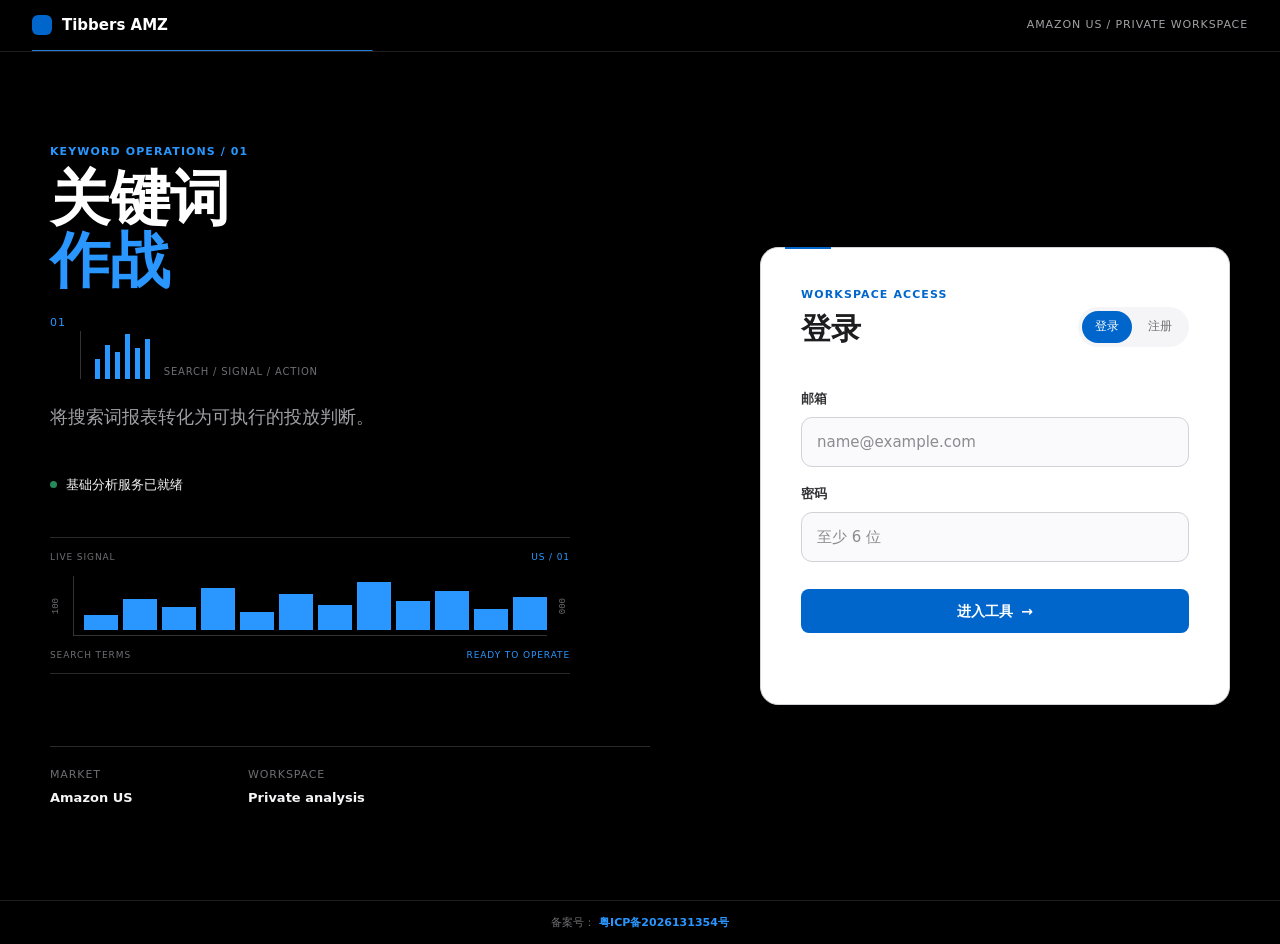
==== commit ce306180: "feat: unify full analysis task workflow" ====
--- a/report/index.html
+++ b/report/index.html
@@ -33,6 +33,9 @@
         <iframe id="report-frame" class="report-frame" title="关键词分析报告" sandbox="allow-same-origin"></iframe>
       </section>
     </main>
+    <footer class="site-footer site-footer-light">
+      <span>备案号：</span><a href="https://beian.miit.gov.cn" target="_blank" rel="noreferrer">粤ICP备2026131354号</a>
+    </footer>
     <script src="../vendor/supabase.min.js"></script>
     <script src="../supabase-config.js"></script>
     <script src="../app.js"></script>
--- a/styles.css
+++ b/styles.css
@@ -232,9 +232,17 @@
 .metric small { display: block; margin-top: 8px; color: var(--muted); font-size: 11px; }
 .tool-form { padding: 28px; }
 .tool-form .panel-heading { margin-bottom: 24px; }
-.tool-form-grid { display: grid; grid-template-columns: minmax(180px, .72fr) minmax(280px, 1.45fr) auto; gap: 16px; align-items: end; }
+.tool-form-grid { display: grid; grid-template-columns: repeat(2, minmax(0, 1fr)); gap: 16px; align-items: end; }
 .field { display: grid; gap: 8px; min-width: 0; }
 .field label { color: var(--ink-soft); font-size: 13px; font-weight: 600; }
+.field-help { color: var(--muted); font-size: 11px; line-height: 1.45; }
+.asin-list-field { grid-row: span 2; }
+.asin-entries { display: grid; gap: 7px; }
+.asin-entry-row { display: grid; grid-template-columns: 86px minmax(0, 1fr) 30px; gap: 7px; align-items: center; }
+.asin-entry-row input, .asin-entry-row select, #core-keyword, #source-task-id { width: 100%; min-height: 40px; padding: 0 10px; border: 1px solid var(--line-strong); border-radius: 8px; background: #fff; color: var(--ink); font: inherit; }
+.asin-remove { width: 30px; height: 30px; border: 1px solid var(--line-strong); border-radius: 50%; background: #fff; color: var(--muted); font-size: 19px; cursor: pointer; }
+.asin-remove:hover { border-color: var(--blue); color: var(--blue); }
+.file-drop.is-optional { border-color: #91bfe7; background: #f7fbff; }
 .file-drop { display: flex; align-items: center; gap: 12px; min-height: 50px; padding: 5px 8px 5px 12px; border: 1px dashed #b8b8be; border-radius: var(--radius-md); background: var(--pearl); cursor: pointer; transition: border-color .2s ease, background-color .2s ease; }
 .file-drop:hover { border-color: var(--blue); background: var(--blue-soft); }
 .file-drop.has-file { border-style: solid; border-color: var(--blue); background: #f7fbff; }
@@ -318,6 +326,17 @@
 .stage-bar-time { margin-left: auto; color: #8b8b91; }
 .report-frame { display: block; width: 100%; min-height: 860px; border: 0; background: var(--canvas); }
 
+.site-footer { display: flex; align-items: center; justify-content: center; gap: 4px; min-height: 44px; padding: 12px 24px; font-size: 11px; line-height: 1.4; }
+.site-footer a { font-weight: 600; text-decoration: none; }
+.site-footer a:hover { text-decoration: underline; }
+.site-footer-dark { border-top: 1px solid rgba(255, 255, 255, .12); background: var(--black); color: #6e6e73; }
+.site-footer-dark a { color: #2997ff; }
+.site-footer-light { border-top: 1px solid var(--line); background: var(--parchment); color: var(--muted); }
+
+@media (max-width: 480px) {
+  .site-footer { padding-right: 16px; padding-left: 16px; }
+}
+
 @keyframes bar-breathe {
   0%, 100% { opacity: .45; transform: scaleY(.7); }
   50% { opacity: 1; transform: scaleY(1); }
@@ -389,6 +408,7 @@
   .panel-note { white-space: normal; }
   .file-status { display: none; }
   .tool-form-grid { grid-template-columns: 1fr; }
+  .asin-list-field { grid-row: auto; }
   .tool-form-grid .button { grid-column: auto; width: 100%; }
   .workspace-signalbar { grid-template-columns: 1fr auto; gap: 12px; min-height: 0; padding: 13px 14px; }
   .signalbar-track { grid-column: 1 / -1; grid-row: 2; padding: 0; border-right: 0; border-left: 0; }
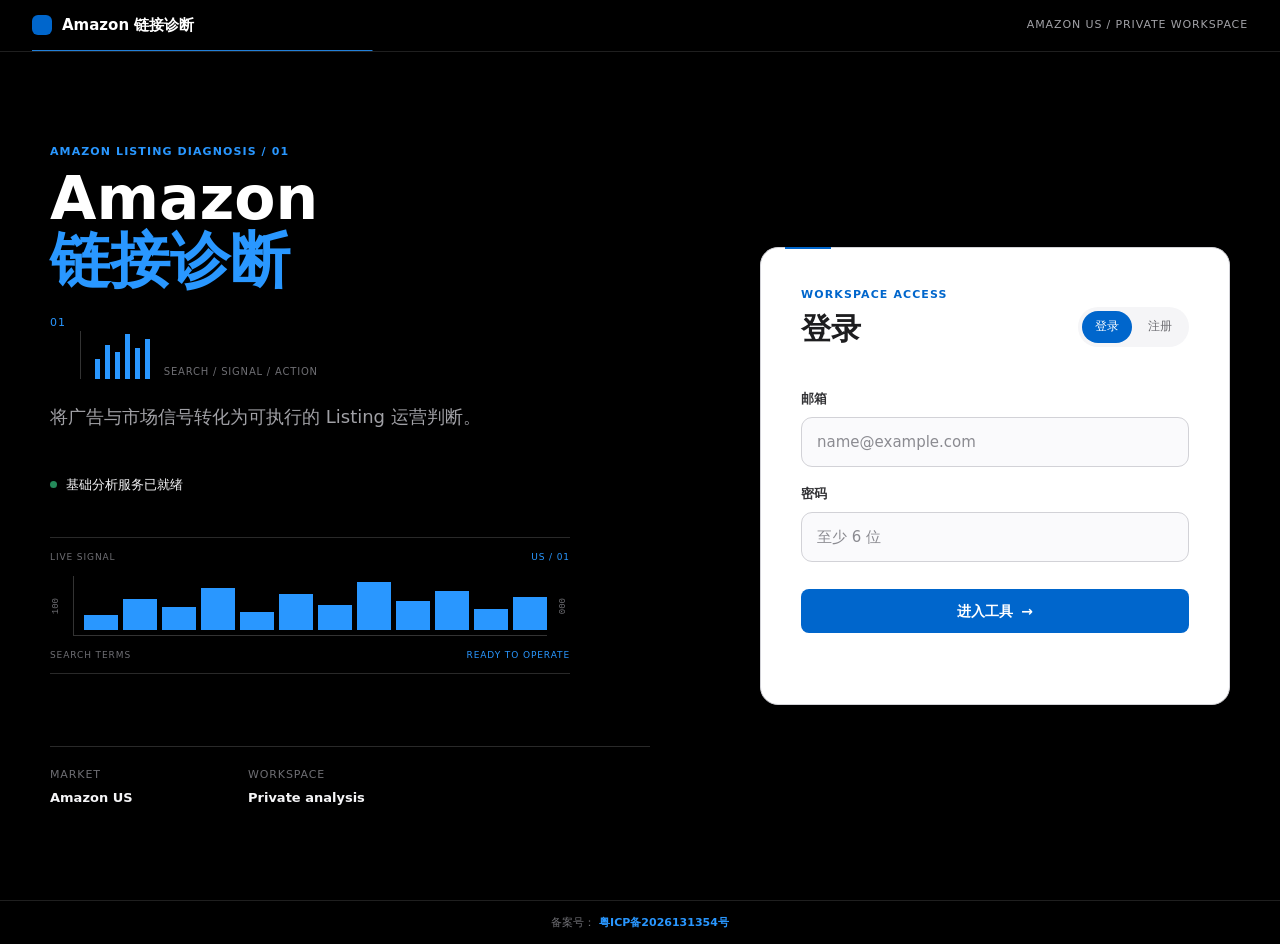
==== commit 107d89a0: "feat: rename workspace and manage tasks" ====
--- a/report/index.html
+++ b/report/index.html
@@ -3,19 +3,19 @@
   <head>
     <meta charset="UTF-8" />
     <meta name="viewport" content="width=device-width, initial-scale=1" />
-    <title>分析报告 - Tibbers AMZ</title>
+    <title>Amazon 链接诊断报告</title>
     <link rel="stylesheet" href="../styles.css" />
   </head>
   <body>
     <header class="site-header">
-      <div class="brand"><span class="brand-mark" aria-hidden="true"></span><span>Tibbers AMZ</span></div>
-      <nav class="header-nav" aria-label="主导航"><span class="is-active">分析报告</span><span>AMAZON US</span></nav>
+      <div class="brand"><span class="brand-mark" aria-hidden="true"></span><span>Amazon 链接诊断</span></div>
+      <nav class="header-nav" aria-label="主导航"><span class="is-active">Amazon 链接诊断报告</span><span>AMAZON US</span></nav>
       <div class="header-spacer"></div>
       <a class="button button-dark button-small" href="../tool/"><span aria-hidden="true">←</span> 返回工具</a>
     </header>
     <main class="page-shell">
       <section class="page-hero report-hero">
-        <div><p class="eyebrow">ANALYSIS REPORT / 01</p><h1 id="report-title">分析报告</h1><p id="report-meta" class="page-lede">正在读取报告…</p></div>
+        <div><p class="eyebrow">AMAZON LISTING DIAGNOSIS / REPORT</p><h1 id="report-title">Amazon 链接诊断报告</h1><p id="report-meta" class="page-lede">正在读取报告…</p></div>
         <div class="report-state"><p class="eyebrow">STATUS</p><strong><span id="report-state-dot" class="status-dot status-pending" aria-hidden="true"></span><span id="report-state-label">读取中</span></strong></div>
       </section>
       <section class="report-toolbar" aria-label="报告操作">
@@ -30,7 +30,7 @@
       </section>
       <section class="report-stage">
         <div class="report-stage-bar"><span class="stage-bar-dot" aria-hidden="true"></span><span>EMBEDDED REPORT VIEW</span><span id="report-loaded-at" class="stage-bar-time">SECURE CHANNEL</span></div>
-        <iframe id="report-frame" class="report-frame" title="关键词分析报告" sandbox="allow-same-origin"></iframe>
+        <iframe id="report-frame" class="report-frame" title="Amazon 链接诊断报告" sandbox="allow-same-origin"></iframe>
       </section>
     </main>
     <footer class="site-footer site-footer-light">
--- a/styles.css
+++ b/styles.css
@@ -272,6 +272,15 @@
 .section-heading p { margin: 0 0 3px; color: var(--muted); font-size: 12px; }
 .section-tools { display: flex; align-items: center; gap: 12px; }
 .last-refresh { color: var(--muted); font-size: 11px; white-space: nowrap; }
+.task-filters { display: flex; align-items: end; gap: 10px; margin-bottom: 12px; padding: 12px; border: 1px solid var(--line); border-radius: var(--radius-md); background: var(--canvas); }
+.task-search { position: relative; display: flex; flex: 1 1 260px; align-items: center; min-width: 180px; }
+.task-search input, .task-filter select { width: 100%; min-height: 38px; border: 1px solid var(--line-strong); border-radius: 8px; background: #fff; color: var(--ink); font: inherit; font-size: 13px; }
+.task-search input { padding: 0 12px 0 34px; }
+.task-search input:focus, .task-filter select:focus { border-color: var(--blue); outline: 0; }
+.task-search-icon { position: absolute; left: 12px; color: var(--muted); font-size: 20px; line-height: 1; pointer-events: none; }
+.task-filter { display: grid; flex: 0 0 132px; gap: 4px; color: var(--muted); font-size: 10px; font-weight: 600; letter-spacing: .04em; }
+.task-filter select { padding: 0 8px; font-size: 12px; }
+.task-filter-count { flex: 0 0 auto; padding-bottom: 10px; color: var(--muted); font-size: 11px; white-space: nowrap; }
 .table-panel { overflow: hidden; border: 1px solid var(--line-strong); border-radius: var(--radius-lg); background: var(--canvas); }
 .table-panel-head { display: flex; align-items: center; justify-content: space-between; min-height: 38px; padding: 0 18px; border-bottom: 1px solid var(--line); background: #fbfbfd; color: var(--muted); font-family: ui-monospace, SFMono-Regular, Menlo, monospace; font-size: 9px; letter-spacing: .08em; }
 .table-panel-head > span:last-child { color: var(--blue); }
@@ -286,6 +295,20 @@
 .data-table a:hover { text-decoration: underline; }
 .empty-state { padding: 56px 20px !important; color: var(--muted); text-align: center !important; font-size: 13px; }
 .error-cell { max-width: 360px; color: var(--danger); line-height: 1.5; white-space: normal !important; }
+.task-table { min-width: 1030px; }
+.task-table tr.is-pinned { background: #f7fbff; }
+.task-table tr.is-archived { opacity: .68; }
+.task-asin-cell { font-family: ui-monospace, SFMono-Regular, Menlo, monospace; font-size: 12px; }
+.task-actions-heading, .task-actions-cell { text-align: right !important; }
+.task-actions-cell { width: 74px; }
+.pin-mark { margin-left: 5px; color: var(--blue); font-size: 12px; }
+.task-action-menu { position: relative; display: inline-block; }
+.task-action-menu summary { display: inline-grid; width: 32px; height: 32px; place-items: center; border: 1px solid var(--line-strong); border-radius: 8px; background: #fff; color: var(--muted); cursor: pointer; font-size: 15px; letter-spacing: 2px; list-style: none; }
+.task-action-menu summary::-webkit-details-marker { display: none; }
+.task-action-menu summary:hover, .task-action-menu[open] summary { border-color: var(--blue); color: var(--blue); }
+.task-action-popover { position: absolute; z-index: 5; top: calc(100% + 6px); right: 0; display: grid; min-width: 126px; padding: 5px; border: 1px solid var(--line-strong); border-radius: 10px; background: #fff; box-shadow: 0 10px 26px rgba(0, 0, 0, .12); }
+.task-action-popover button, .task-action-popover a { display: block; padding: 9px 10px; border: 0; border-radius: 6px; background: transparent; color: var(--ink-soft); font-size: 12px; text-align: left; text-decoration: none; white-space: nowrap; }
+.task-action-popover button:hover, .task-action-popover a:hover { background: var(--blue-soft); color: var(--blue); }
 
 /* Report shell */
 .report-hero { margin-bottom: 24px; }
@@ -421,6 +444,10 @@
   .report-stage-bar { padding: 0 14px; }
   .section-heading { align-items: flex-start; flex-direction: column; }
   .section-tools { width: 100%; justify-content: space-between; }
+  .task-filters { align-items: stretch; flex-wrap: wrap; }
+  .task-search { flex-basis: 100%; }
+  .task-filter { flex: 1 1 130px; }
+  .task-filter-count { padding-bottom: 0; align-self: center; }
   .report-toolbar { min-height: 0; padding: 0; }
   .report-toolbar-actions { width: 100%; }
   .report-toolbar-actions .button { flex: 1; }
